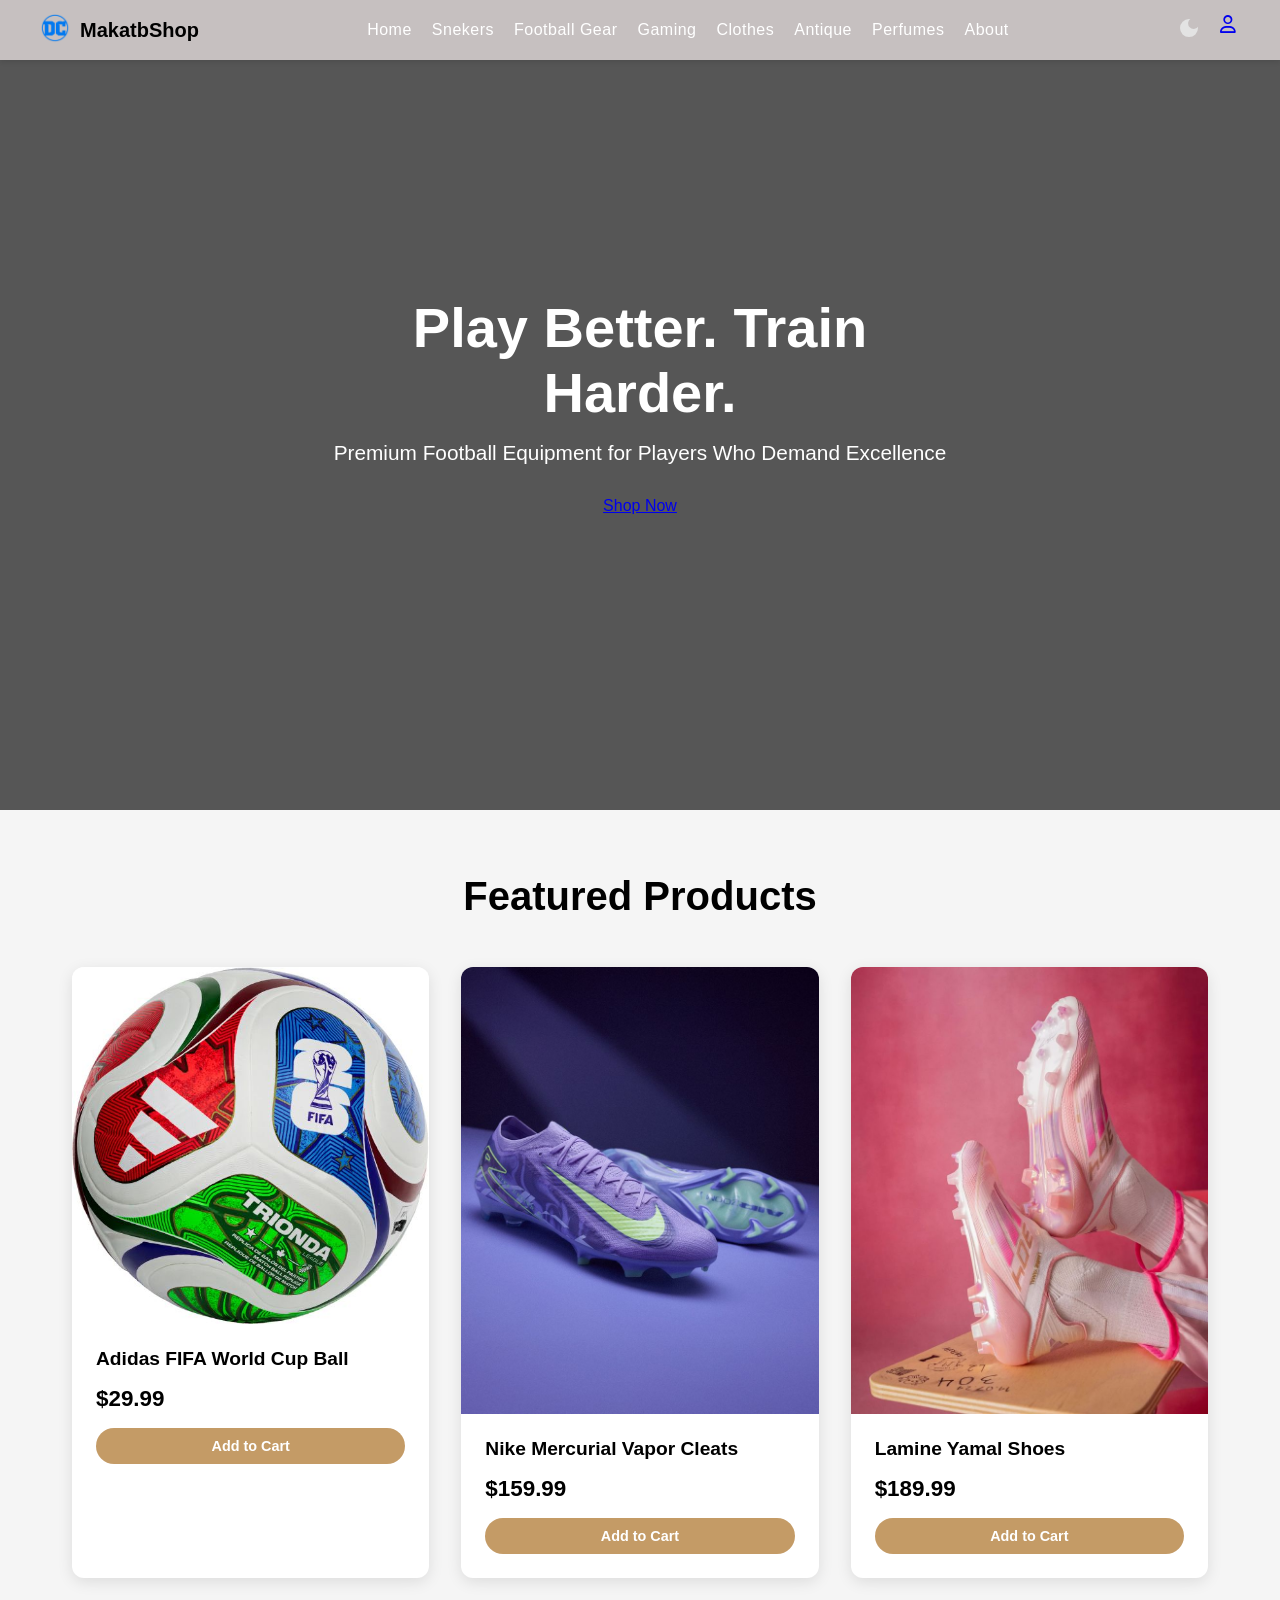
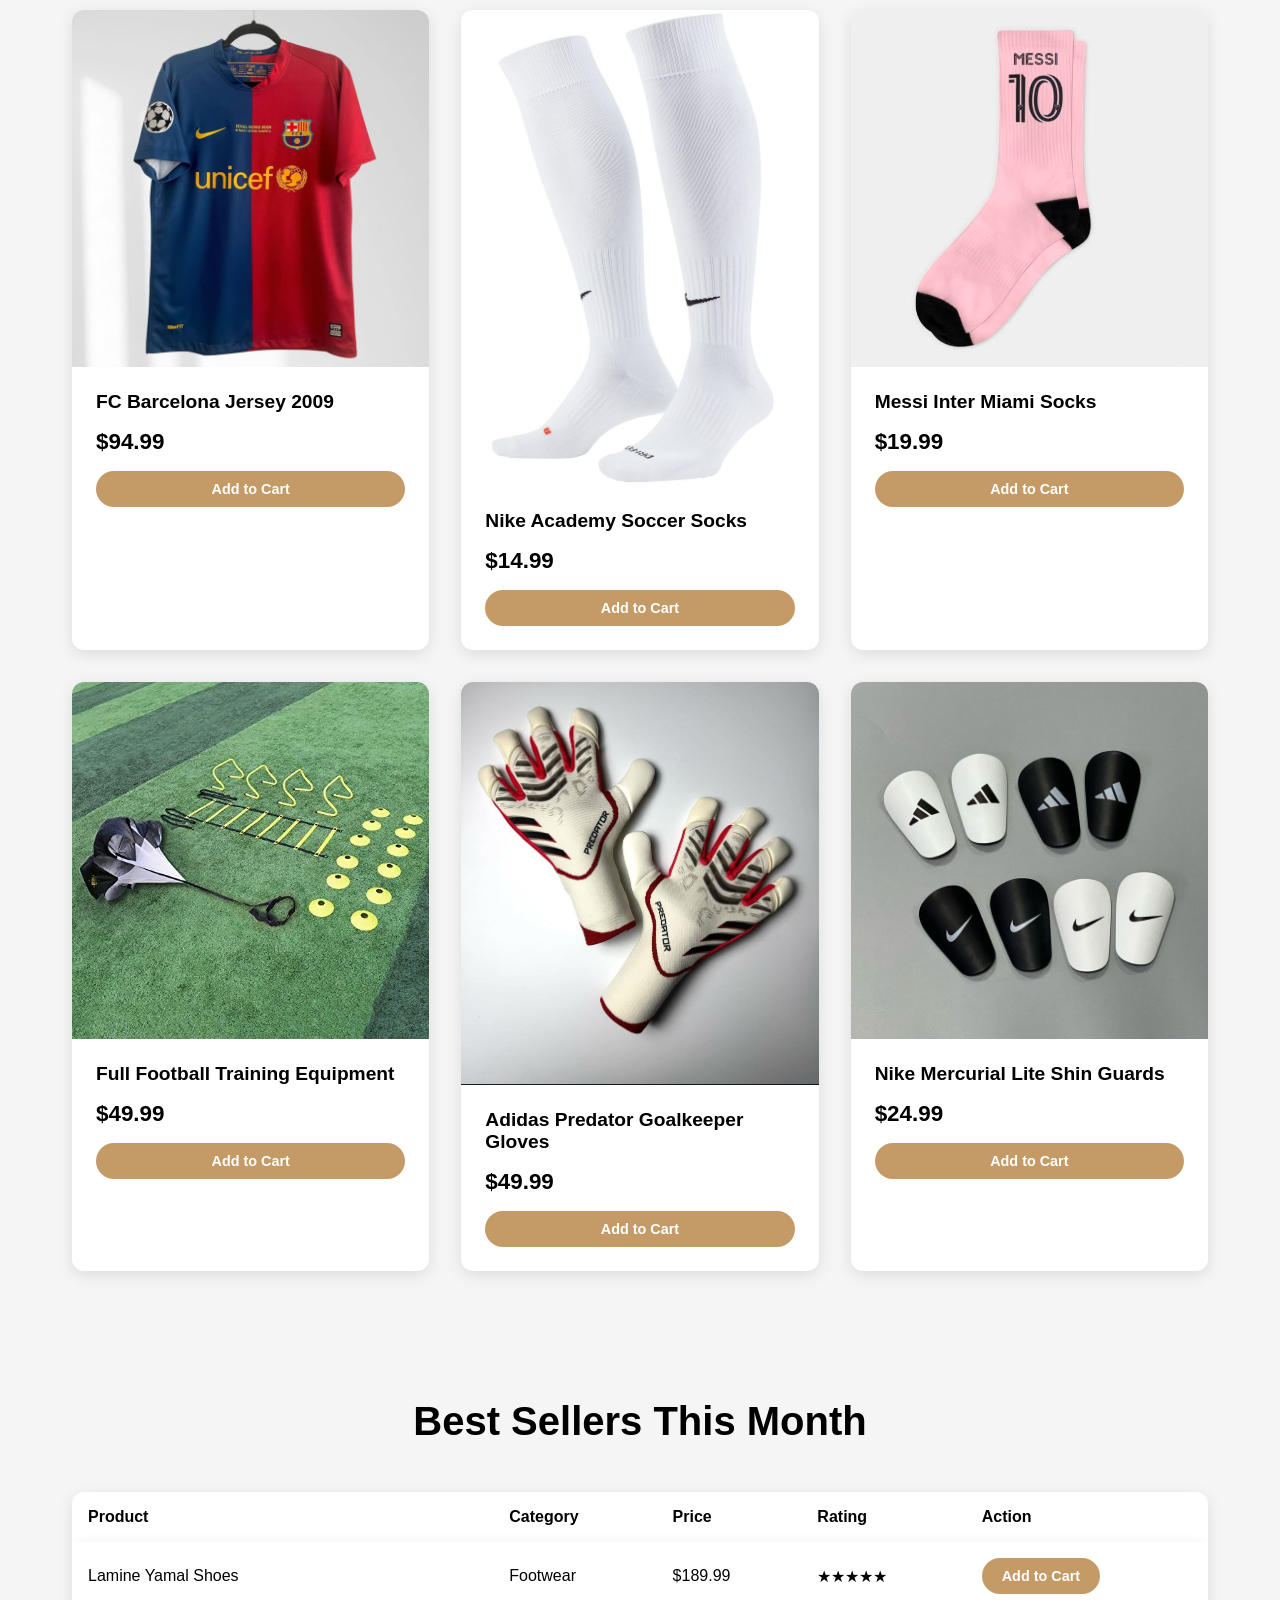
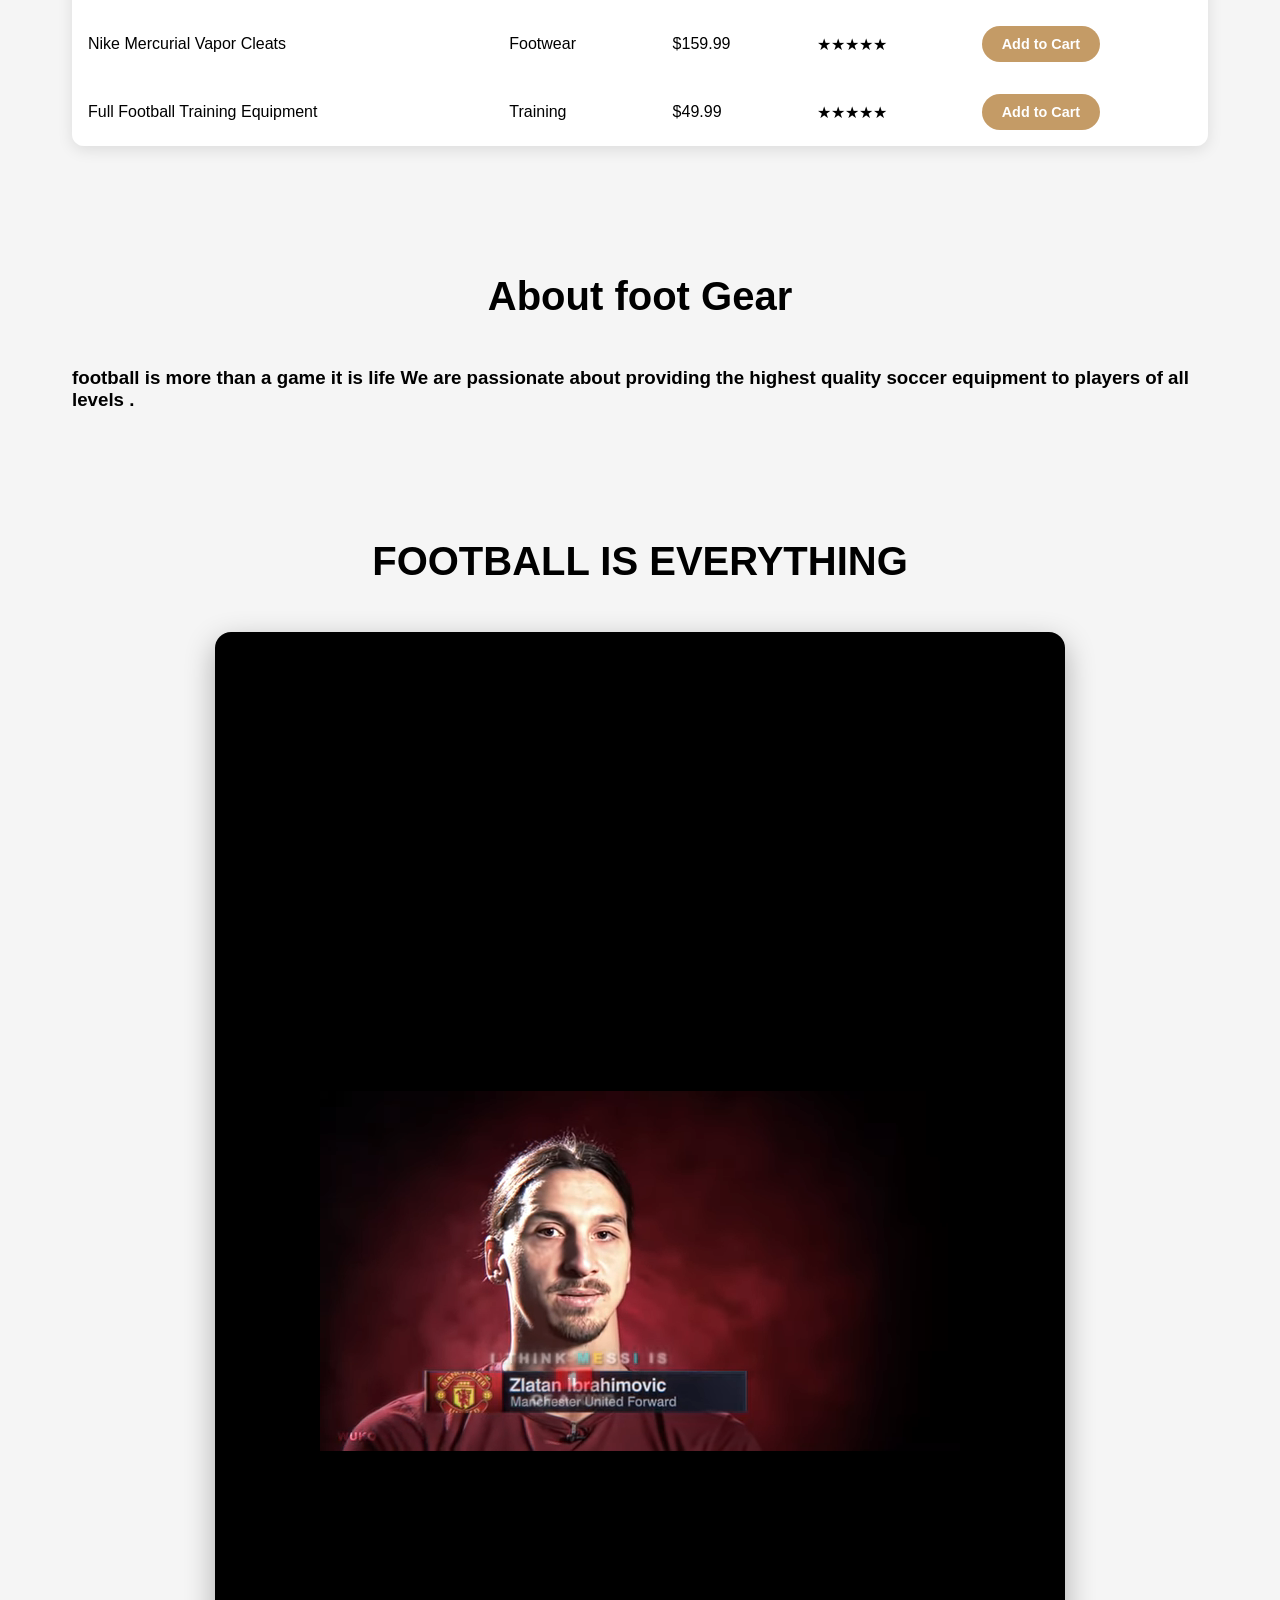
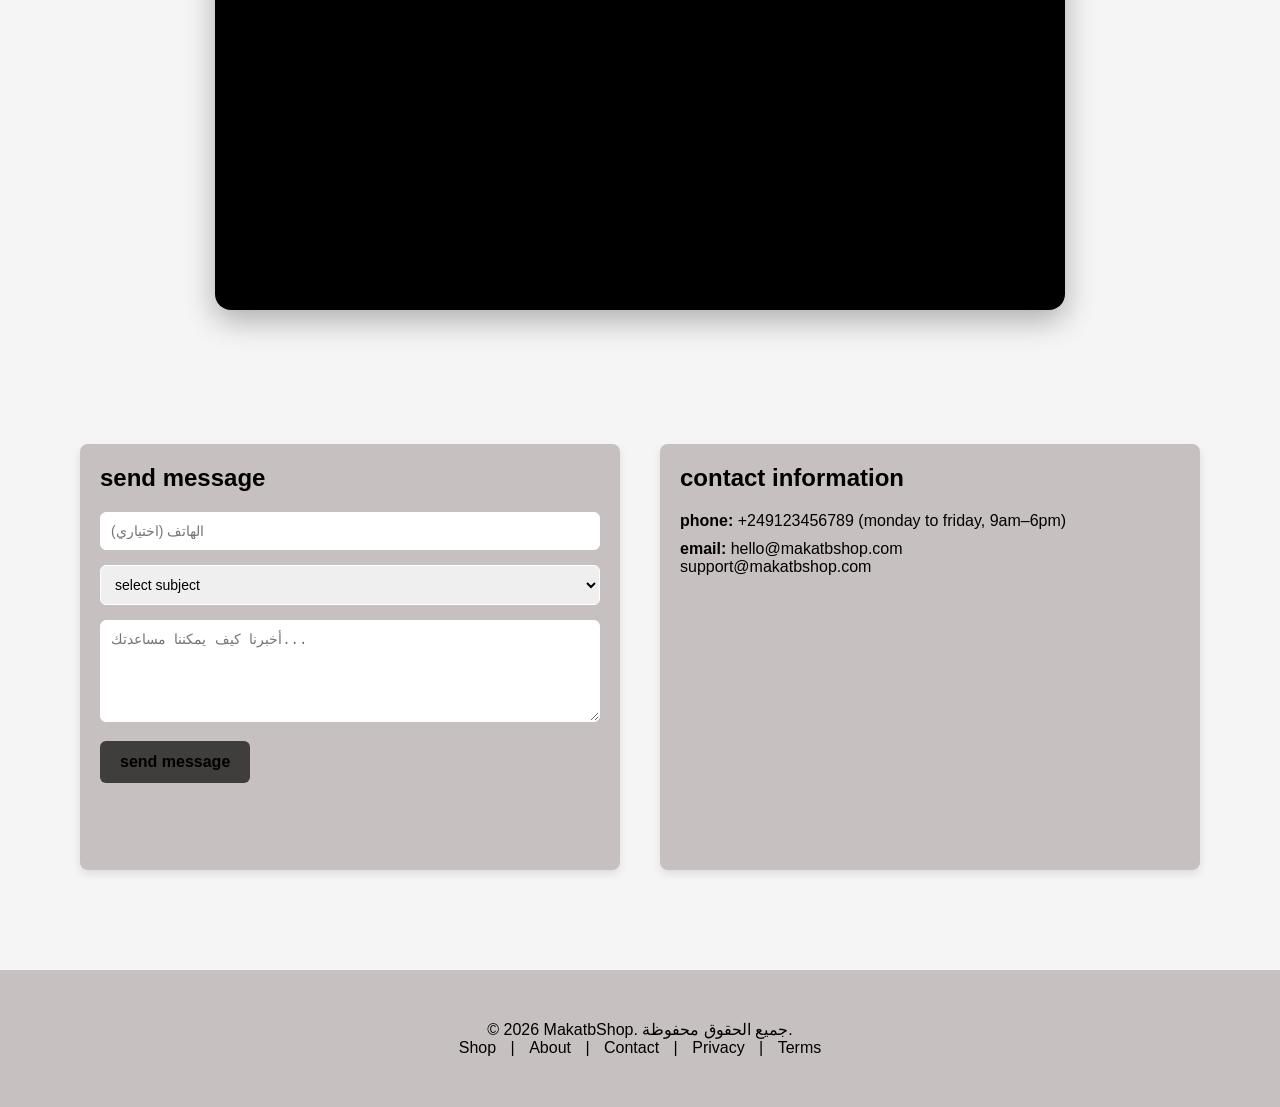
==== footbollgar.html @ acdc0870 "Initial commit" ====
<!DOCTYPE html>
<head>
  <meta charset="UTF-8">
  <title>MakatbShop</title>
 <link rel="stylesheet" href="football-gear.css">
 <link rel="stylesheet" href="https://cdnjs.cloudflare.com/ajax/libs/font-awesome/6.5.0/css/all.min.css">
<script type="text/javascript" src="darkmoode.js" defer></script>
<link rel="preconnect" href="https://fonts.googleapis.com">
<link rel="preconnect" href="https://fonts.gstatic.com" crossorigin>
<link href="https://fonts.googleapis.com/css2?family=Inter:ital,opsz,wght@0,14..32,100..900;1,14..32,100..900&family=Open+Sans:ital,wght@0,300..800;1,300..800&family=Roboto:ital,wght@0,100..900;1,100..900&display=swap" rel="stylesheet">
</head>
<body>

  <header>
  
  <div class="logo">
    <a href="index.html"><img src="imgs/DC_logo.png" alt="Logo"></a>
    MakatbShop
  </div>

    <nav>
    <ul class="nav-links">
      <li><a href="index.html">Home</a></li>
      <li><a href="sneakers.html">Snekers</a></li>
      <li><a href="footbollgar.html">Football Gear</a></li>
      <li><a href="game.html">Gaming</a></li>
      <li><a href="clo.html">Clothes</a></li>
      <li><a href="antique.html">Antique</a></li>
      <li><a href="PERFUMES.html">Perfumes</a></li>
      <li><a href="#about">About</a></li>
    </ul>
  </nav>

  
  <div class="icons">
    <div id="theme-switch">
        <svg xmlns="http://www.w3.org/2000/svg" height="24px" viewBox="0 -960 960 960" width="24px" fill="#e3e3e3">
            <path d="M480-120q-150 0-255-105T120-480q0-150 105-255t255-105q14 0 27.5 1t26.5 3q-41 29-65.5 75.5T444-660q0 90 63 153t153 63q55 0 101-24.5t75-65.5q2 13 3 26.5t1 27.5q0 150-105 255T480-120Z"/></svg>
        <svg xmlns="http://www.w3.org/2000/svg" height="24px" viewBox="0 -960 960 960" width="24px" fill="#e3e3e3">
            <path d="M338.5-338.5Q280-397 280-480t58.5-141.5Q397-680 480-680t141.5 58.5Q680-563 680-480t-58.5 141.5Q563-280 480-280t-141.5-58.5ZM200-440H40v-80h160v80Zm720 0H760v-80h160v80ZM440-760v-160h80v160h-80Zm0 720v-160h80v160h-80ZM256-650l-101-97 57-59 96 100-52 56Zm492 496-97-101 53-55 101 97-57 59Zm-98-550 97-101 59 57-100 96-56-52ZM154-212l101-97 55 53-97 101-59-57Z"/></svg>
     </div class="icons">
    <a href="login.html"><i class="fa-regular fa-user"></i></a>
  </div>
</header>

<main>

    
    <section id="home" class="hero">
        <div class="hero-content">
            <h2>Play Better. Train Harder.</h2>
            <p>Premium Football Equipment for Players Who Demand Excellence</p>
            <a href="#products" class="btn">Shop Now</a>
        </div>
    </section>

    
    <section id="products" class="products-section">
        <div class="container">
            <h2>Featured Products</h2>
            <div class="products-grid">

                <article class="product-card">
                    <img src="imgs/bool.jpg" alt="Adidas FIFA World Cup Ball">
                    <div class="product-info">
                        <h3>Adidas FIFA World Cup Ball</h3>
                        <p class="price">$29.99</p>
                        <button type="button" class="buy-button">Add to Cart</button>
                    </div>
                </article>

                <article class="product-card">
                    <img src="imgs/prsoo.jpg" alt="Nike Mercurial Vapor Cleats">
                    <div class="product-info">
                        <h3>Nike Mercurial Vapor Cleats</h3>
                        <p class="price">$159.99</p>
                        <button type="button" class="buy-button">Add to Cart</button>
                    </div>
                </article>

                
                <article class="product-card">
                    <img src="imgs/binkso.jpg" alt="Lamine Yamal Signature Shoes">
                    <div class="product-info">
                        <h3>Lamine Yamal Shoes</h3>
                        <p class="price">$189.99</p>
                        <button type="button" class="buy-button">Add to Cart</button>
                    </div>
                </article>

                <article class="product-card">
                    <img src="imgs/bts.jpg" alt="FC Barcelona Jersey 2009">
                    <div class="product-info">
                        <h3>FC Barcelona Jersey 2009</h3>
                        <p class="price">$94.99</p>
                        <button type="button" class="buy-button">Add to Cart</button>
                    </div>
                </article>

                <article class="product-card">
                    <img src="imgs/whsr.jpg" alt="Nike Academy Over-The-Calf Soccer Socks">
                    <div class="product-info">
                        <h3>Nike Academy Soccer Socks</h3>
                        <p class="price">$14.99</p>
                        <button type="button" class="buy-button">Add to Cart</button>
                    </div>
                </article>

                <article class="product-card">
                    <img src="imgs/mess.jpg" alt="Messi Socks">
                    <div class="product-info">
                        <h3>Messi Inter Miami Socks</h3>
                        <p class="price">$19.99</p>
                        <button type="button" class="buy-button">Add to Cart</button>
                    </div>
                </article>

                <article class="product-card">
                    <img src="imgs/gar.jpg" alt="Full Football Training Equipment">
                    <div class="product-info">
                        <h3>Full Football Training Equipment</h3>
                        <p class="price">$49.99</p>
                        <button type="button" class="buy-button">Add to Cart</button>
                    </div>
                </article>

                <article class="product-card">
                    <img src="imgs/galfs.jpg" alt="Adidas Predator Goalkeeper Gloves">
                    <div class="product-info">
                        <h3>Adidas Predator Goalkeeper Gloves</h3>
                        <p class="price">$49.99</p>
                        <button type="button" class="buy-button">Add to Cart</button>
                    </div>
                </article>

                <article class="product-card">
                    <img src="imgs/hamai.jpg" alt="Nike Mercurial Lite Shin Guards">
                    <div class="product-info">
                        <h3>Nike Mercurial Lite Shin Guards</h3>
                        <p class="price">$24.99</p>
                        <button type="button" class="buy-button">Add to Cart</button>
                    </div>
                </article>

            </div>
        </div>
    </section>

    <!-- كمل اكتب افضل المبيعات بكرة انا زهجت-->
    <section id="bestsellers" class="bestsellers-section">
        <div class="container">
            <h2>Best Sellers This Month</h2>
            <table class="products-table">
                <thead class="ctable">
                    <tr>
                        <th>Product</th>
                        <th>Category</th>
                        <th>Price</th>
                        <th>Rating</th>
                        <th>Action</th>
                    </tr>
                </thead>
                <tbody class="ctable">
                    <tr >
                        <td>Lamine Yamal Shoes</td>
                        <td>Footwear</td>
                        <td>$189.99</td>
                        <td>★★★★★</td>
                        <td><button type="button" class="buy-button">Add to Cart</button></td>
                    </tr>
                    <tr>
                        <td>Nike Mercurial Vapor Cleats</td>
                        <td>Footwear</td>
                        <td>$159.99</td>
                        <td>★★★★★</td>
                        <td><button type="button" class="buy-button">Add to Cart</button></td>
                    </tr>
                    <tr>
                        <td>Full Football Training Equipment</td>
                        <td>Training</td>
                        <td>$49.99</td>
                        <td>★★★★★</td>
                        <td><button type="button" class="buy-button">Add to Cart</button></td>
                    </tr>
                </tbody>
            </table>
        </div>
    </section>

    <!-- يلهوييييييييييي-->
    <section id="about" class="about-section">
        <div class="container">
            <h2>About foot Gear</h2>
           
            <p><h3>football is more than a game it is life We are passionate about providing the highest quality soccer equipment to players of all levels .</h3></p>
        </div>
    </section>

    <!-- الفيديو ابا يشتغل مفروض عشان ش -->
    <section class="video-section">
        <div class="container">
            <h2 style="text-align: center;">FOOTBALL IS EVERYTHING</h2>
            <div class="video-wrapper" style="max-width: 850px; margin: 30px auto; border-radius: 16px; overflow: hidden; box-shadow: 0 10px 30px rgba(0,0,0,0.3); position: relative; padding-bottom: 56.25%; height: 0;">
                <iframe

                    style="position: absolute; top: 0; left: 0; width: 100%; height: 100%; border: 0;"
                     video src="imgs/messi.mp4"
                    title="Football Motivation" 
                    
                    frameborder="0" 
                    allowfullscreen>
                </iframe>
            </div>
        </div>
    </section>

    
  

</main>

<div class="contact-container" id="about">
  <!-- نموذج التواصل -->
  <div class="contact-form">
    <h2>send message</h2>
    <input type="tel" placeholder="الهاتف (اختياري)" maxlength="15" oninput="this.value = this.value.replace(/[^0-9+]/g, '')">
    <select>
      <option>select subject</option>
      <option>ask for support</option>
      <option>general inquiry</option>
    </select>
    <textarea rows="5" maxlength="500" placeholder="أخبرنا كيف يمكننا مساعدتك..."></textarea>
    <button type="submit" class="buy-button">send message</button>
  </div>

  <!-- معلومات الاتصال -->
  <div class="contact-info">
    <h2>contact information</h2>
    <p><strong>phone:</strong> +249123456789 (monday to friday, 9am–6pm)</p>
    <p><strong>email:</strong> hello@makatbshop.com<br>support@makatbshop.com</p>
    <div class="map">
      <iframe src="https://www.google.com/maps/embed?pb=!1m18!1m12!1m3!1d3459.942278832306!2d31.313561144519642!3d29.865938441352842!2m3!1f0!2f0!3f0!3m2!1i1024!2i768!4f13.1!3m3!1m2!1s0x1458368becfaa68d%3A0xb8a6f7d9576f81f8!2z2YPZhNmK2Kkg2KfZhNit2KfYs9io2KfYqiDZiNin2YTYsNmD2KfYoSDYp9mE2KfYtdi32YbYp9i52YrYjCDYrNin2YXYudipINit2YTZiNin2YY!5e0!3m2!1sen!2seg!4v1777311661950!5m2!1sen!2seg"
              width="100%" height="250" style="border:0;" allowfullscreen="" loading="lazy"></iframe>
    </div>
  </div>
</div>

<footer>
  <p>© 2026 MakatbShop. جميع الحقوق محفوظة.</p>
  <a href="#">Shop</a> | <a href="#">About</a> | <a href="#">Contact</a> | <a href="#">Privacy</a> | <a href="#">Terms</a>
</footer>
   
</body>
</html>
---- football-gear.css ----
*{
 margin: 0;
 padding: 0;
 box-sizing: border-box;
}


      :root {
    --primary-color: #c6c0c0;
    --secondary-color: #403d3d;
    --background-color: #f5f5f5;
    --text-color: #000000;
    --card-bg: #fff;
    --card-shadow: rgba(0,0,0,0.1);
    --btn-color: #c49b66;
    --btn-hover: #a97c4a;

    }

    .dark-mode {
      --primary-color: #403d3d;
      --secondary-color: #c6c0c0;
      --background-color: #121212;
      --text-color: #ffffff;
      --card-bg: #1f1f1f;
      --card-shadow: rgba(255,255,255,0.1);
        --btn-color: #7A4B2A;
        --btn-hover: #5C3A1F;

    }


body{
    background: var(--background-color);
    font-family: Arial, sans-serif;
}
 header {
      display: flex;
       position: fixed;
        top: 0;
        width: 100%;
        height: 60px;
      justify-content: space-between;
      align-items: center;
      padding: 15px 40px;
      background: var(--primary-color);
      box-shadow: 0 2px 5px rgba(0,0,0,0.1);
         z-index: 1000;
       
    }

   
    .logo {
      display: flex;
      align-items: center;
      font-weight: bold;
      font-size: 20px;
      color: var(--text-color);
    }

    .logo img {
      width: 30px;
      height: 30px;
      margin-right: 10px;
    }
    

    .nav-links {
    list-style: none;
    display: flex;
    gap: 20px;
}
.nav-links li a {
     font-size: 18px; 
    font-weight: 500;
    letter-spacing: 0.5px;
    text-decoration: none;
    color: white;
    font-size: 16px;
    transition: 0.3s;
    position: relative;
}
.nav-links li a::after {
    content: "";
    position: absolute;
    width: 0%;
    height: 2px;
    background: #00c3ff;
    left: 0;
    bottom: -5px;
    transition: 0.3s;
}
.nav-links li a:hover::after {
    width: 100%;
}
.nav-links li a:hover {
    color: #00c3ff;
}

    nav a {
      text-decoration: none;
      color: var(--text-color);
      font-weight: 500;
      transition: color 0.3s;
    }

    nav a:hover {
      color: var(--secondary-color);
    }

    
    .icons {
      display: flex;
      gap: 15px;
      font-size: 18px;
      color: var(--text-color);
      cursor: pointer;
      overflow: visible;
    }

    .icons i {
      display: flex;
      align-items: center;
      justify-content: center;
      min-width: 24px;
    }

    .icons i:hover {
      color: var(--secondary-color);
    }

    #theme-switch svg:last-child {
      display: none;
     
    }
    .dark-mode #theme-switch svg:first-child {
      display: none;

    }
    .dark-mode #theme-switch svg:last-child {
      display: block;
    }


#theme-toggle, #cart-btn {
    background: none;
    border: none;
    font-size: 1.4rem;
    cursor: pointer;
    color: var(--text-color);
    padding: 8px;
    border-radius: 50%;
    transition: all 0.3s;
}

#theme-toggle:hover, #cart-btn:hover {
    background-color: rgba(0, 0, 0, 0.1);
}


.hero {
    background: linear-gradient(rgba(0,0,0,0.65), rgba(0,0,0,0.65)), 
                url('https://images.unsplash.com/photo-1574629810360-7efbbe195018?ixlib=rb-1.2.1&auto=format&fit=crop&w=1350&q=80') center/cover no-repeat;
    height: 90vh;
    display: flex;
    align-items: center;
    justify-content: center;
    text-align: center;
    color: white;
}

.hero-content {
    max-width: 700px;
    padding: 2rem;
}

.hero h2 {
    font-size: 3.5rem;
    margin-bottom: 1rem;
}

.hero p {
    font-size: 1.3rem;
    margin-bottom: 2rem;
}

.btn-primary {
    background-color: var(--accent-color);
    color: white;
    padding: 12px 28px;
    border: none;
    border-radius: 50px;
    font-size: 1rem;
    font-weight: 600;
    cursor: pointer;
    text-decoration: none;
    display: inline-block;
    transition: all 0.3s ease;
}

.btn-primary:hover {
    transform: translateY(-3px);
    box-shadow: 0 10px 20px rgba(0, 102, 255, 0.3);
}



.container {
    max-width: 1200px;
    margin: 0 auto;
    padding: 0 2rem;
}

.products-section, .bestsellers-section, .about-section, .video-section, .contact-section {
    padding: 4rem 0;
}

.products-section h2, .bestsellers-section h2, .about-section h2, .video-section h2, .contact-section h2 {
    text-align: center;
    
     color: var(--text-color);
    margin-bottom: 3rem;
    font-size: 2.5rem;
}


.products-grid {
    display: grid;
    grid-template-columns: repeat(auto-fit, minmax(280px, 1fr));
    gap: 2rem;
}

.product-card {
    background-color: var(--card-bg);
    border-radius: 12px;
    overflow: hidden;
    box-shadow: 0 4px 15px rgba(0, 0, 0, 0.1);
    transition: transform 0.3s, box-shadow 0.3s;
    display: flex;
    flex-direction: column;
}

.product-card:hover {
    transform: translateY(-8px);
    box-shadow: 0 15px 30px rgba(0, 0, 0, 0.15);
}
.card img {
  width: 100%;         
  height: 220px;      
  object-fit: contain; 
  border-radius: 10px;
  margin-bottom: 15px;
  transition: 0.3s;
}

.product-info {
    padding: 1.5rem;
    display: flex;
    flex-direction: column;
    flex-grow: 1;
}

.product-info h3 {
    margin-bottom: 0.5rem;
    font-size: 1.2rem;
    color: var(--text-color);
}

.price {
    font-size: 1.4rem;
    font-weight: bold;
    color: var(--text-color);
    margin: 0.5rem 0 1rem 0;
}
.buy-button {
    background-color: var(--btn-color);
    color: white;
    padding: 10px 20px;
    border: none;
    border-radius: 50px;
    font-size: 0.9rem;
    font-weight: 600;
    cursor: pointer;
    text-decoration: none;
    display: inline-block;
    transition: all 0.3s ease;
}

/* Table */
.products-table {
    width: 100%;
    border-collapse: collapse;
    background-color: var(--card-bg);
    border-radius: 12px;
    overflow: hidden;
    box-shadow: 0 4px 15px rgba(0,0,0,0.1);
}

.products-table th,
.products-table td {
    padding: 16px;
    color: var(--text-color);
    text-align: left;
    border-bottom: 1px solid var(--border-color);
}

.products-table th {
    background-color: var(--accent-color);
    color: var(--text-color);
    font-weight: 600;
}

.products-table tr:hover {
    background-color: rgba(0, 102, 255, 0.08);
}
.ctable
{
    background-color: var(--card-bg);
    border-radius: 12px;
    overflow: hidden;
    box-shadow: 0 4px 15px rgba(0,0,0,0.1);
}
.ctable tr, .ctable td {
     color: var(--text-color);
}

/* Video */
.video-wrapper {
    position: relative;
    padding-top: 56.25%;
      max-width: 850px;
    margin: 30px auto;
     border-radius: 16px;
  
    height: 0;
    border-radius: 12px;
    overflow: hidden;
    box-shadow: 0 10px 25px rgba(0,0,0,0.2);
}

.video-wrapper iframe {
    position: absolute;
    top: 0;
    left: 0;
    width: 100%;
    height: 100%;
    border: none;
}


.contact-container {
      display: flex;
      justify-content: space-between;
      color:var(--secondary-color);
      padding: 40px;
      max-width: 1200px;
      margin: auto;
      gap: 40px;
    }

    .contact-form, .contact-info {
      flex: 1;
      background: var(--primary-color);
      color: var(--text-color);
      padding: 20px;
      border-radius: 8px;
      box-shadow: 0 4px 8px rgba(0,0,0,0.1);
    }

    .contact-form h2, .contact-info h2 {
      margin-bottom: 20px;
    }

    .contact-form input, .contact-form select, .contact-form textarea {
      width: 100%;
      padding: 10px;
      color:#000000;
      margin-bottom: 15px;
      border: 1px solid #ffffff;
      border-radius: 6px;
      font-size: 14px;
    }

    .contact-form button {
      background:var(--secondary-color);
      color: var(--text-color);
      border: none;
      padding: 12px 20px;
      border-radius: 6px;
      cursor: pointer;
      font-size: 16px;
    }

    .contact-form button:hover {
      background: #7A4B2A;
    }

    .contact-info p {
      margin: 10px 0;
    }
    .contact-form textarea {
      color: #000000;
    }

    .map {
      margin-top: 20px;
      height: auto;
      width: 100%;
    }

    footer {
      background: var(--primary-color);
      color: var(--text-color);
      text-align: center;
      padding: 50px;
      margin-top: 60px;
    }

    footer a {
      color: var(--text-color);
      margin: 0 10px;
      text-decoration: none;
    }

/* Responsive */
@media (max-width: 768px) {
    .nav-links {
        gap: 1rem;
        font-size: 0.95rem;
    }
    .hero h2 {
        font-size: 2.8rem;
    }
}
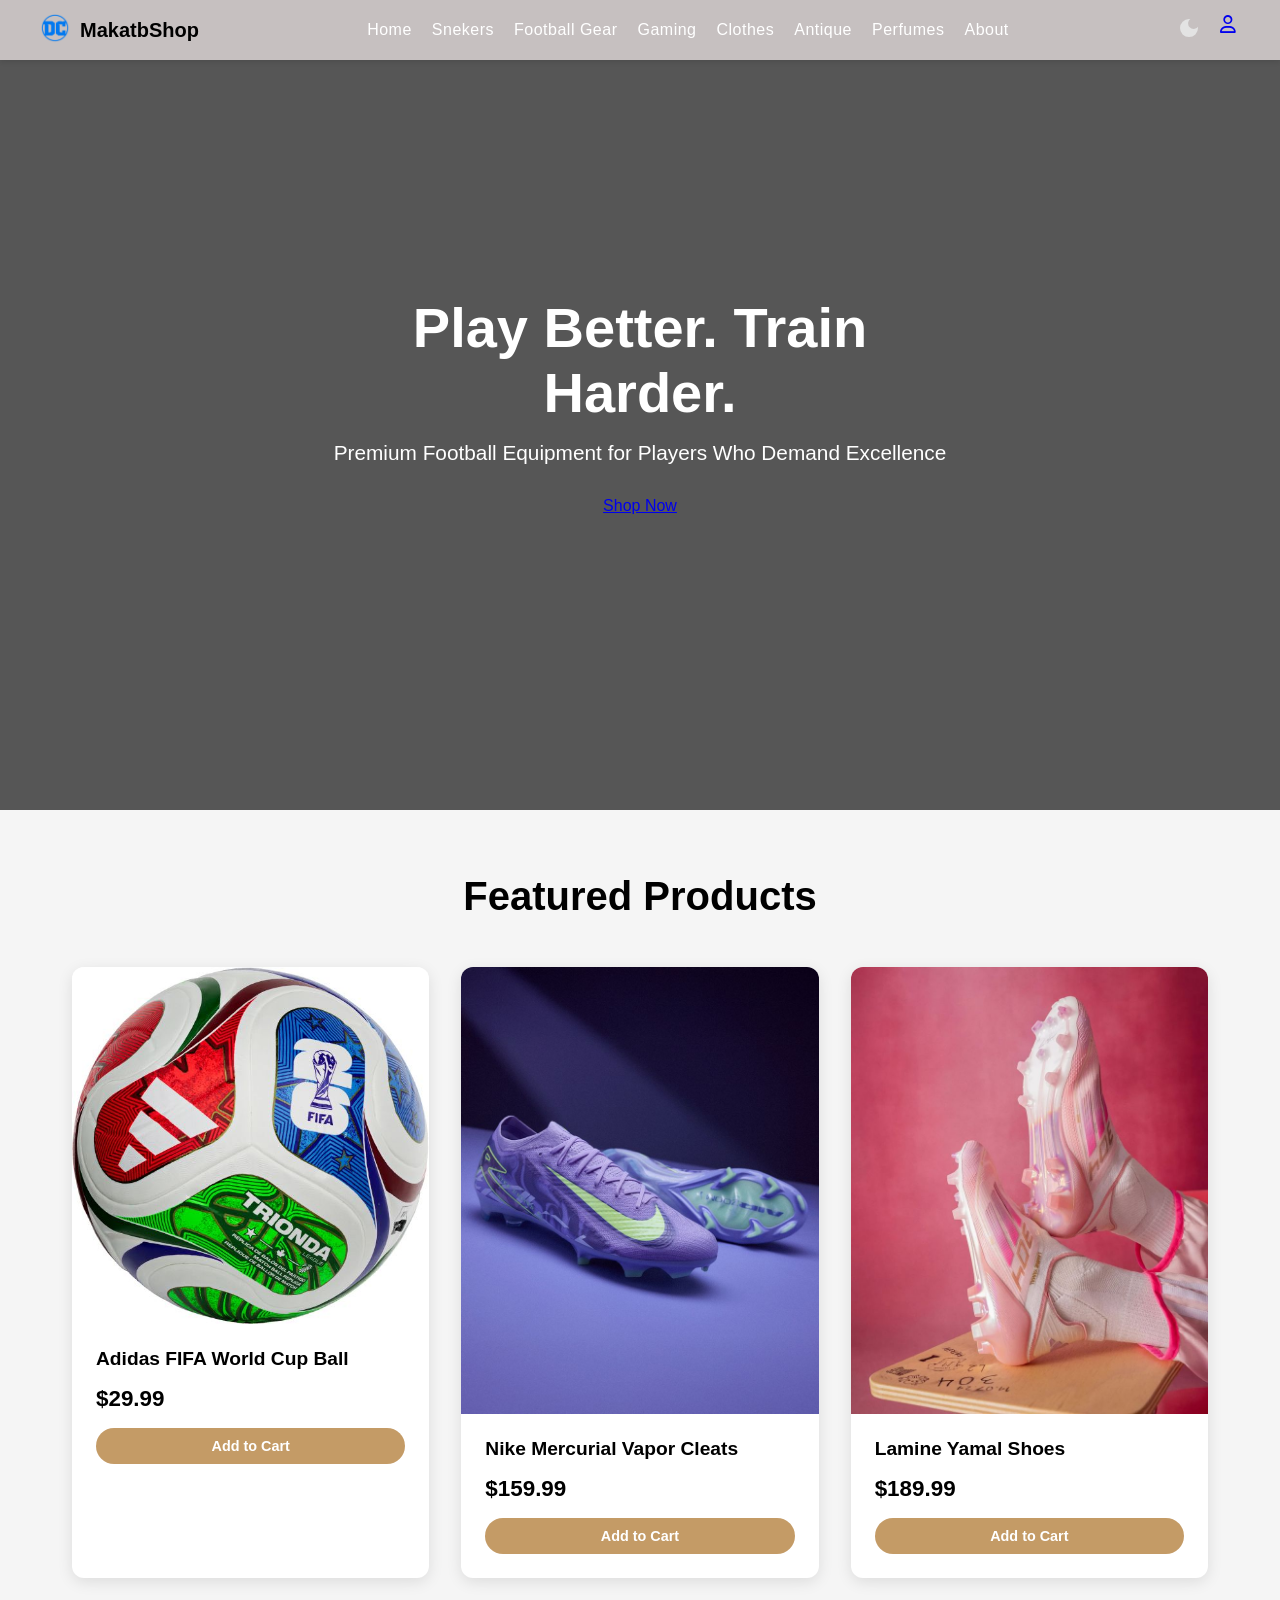
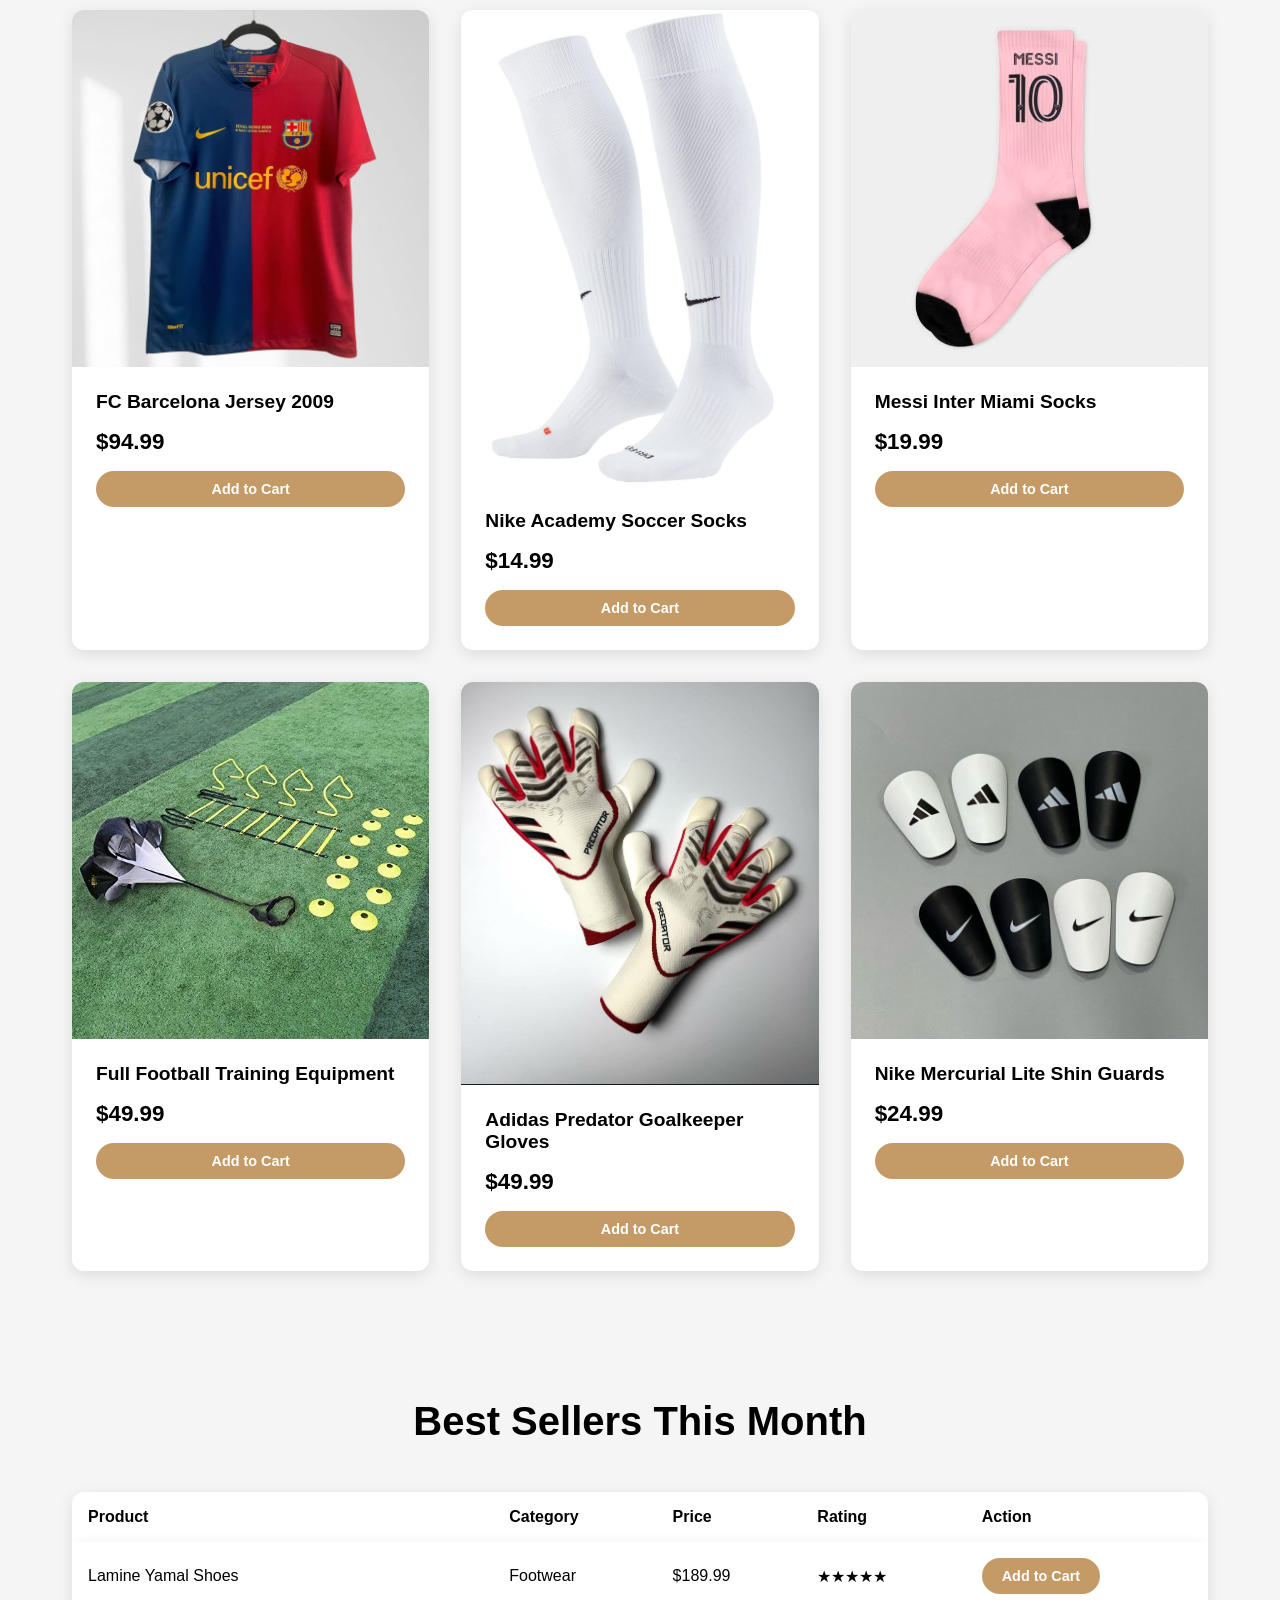
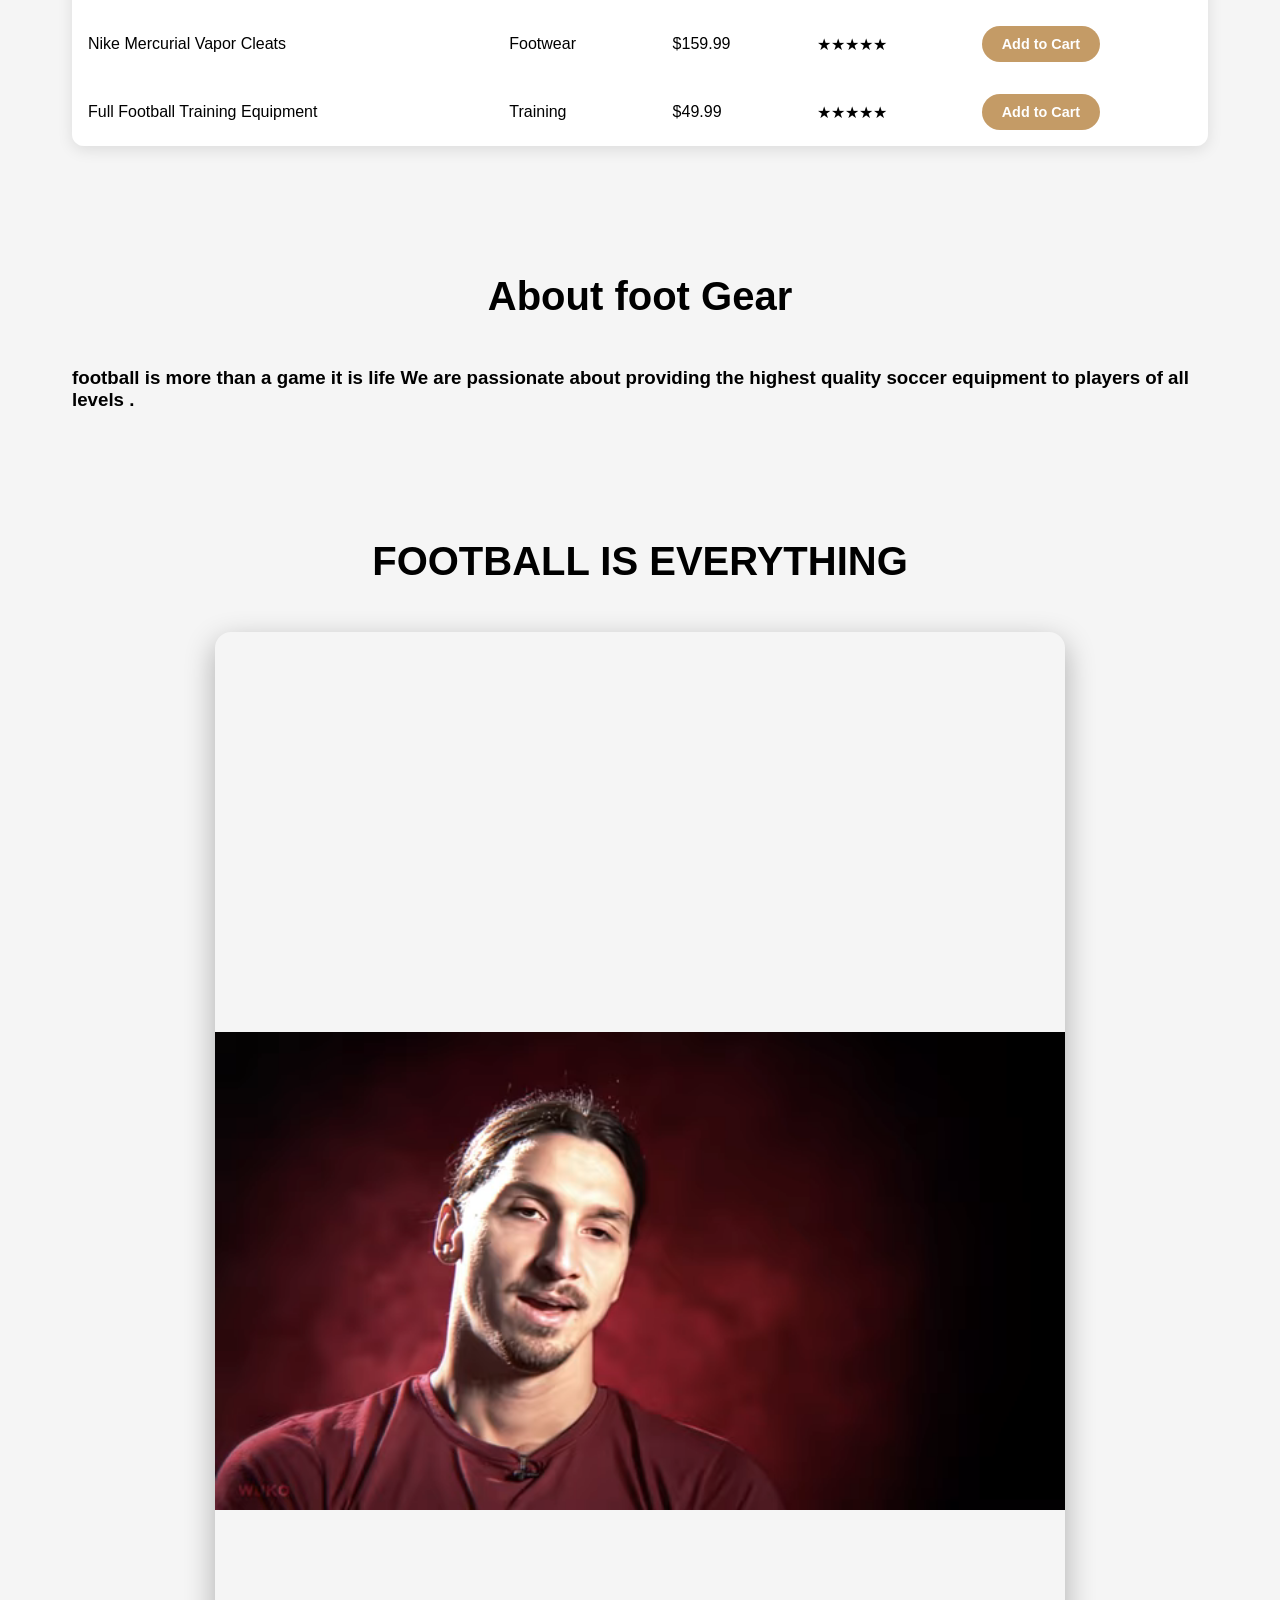
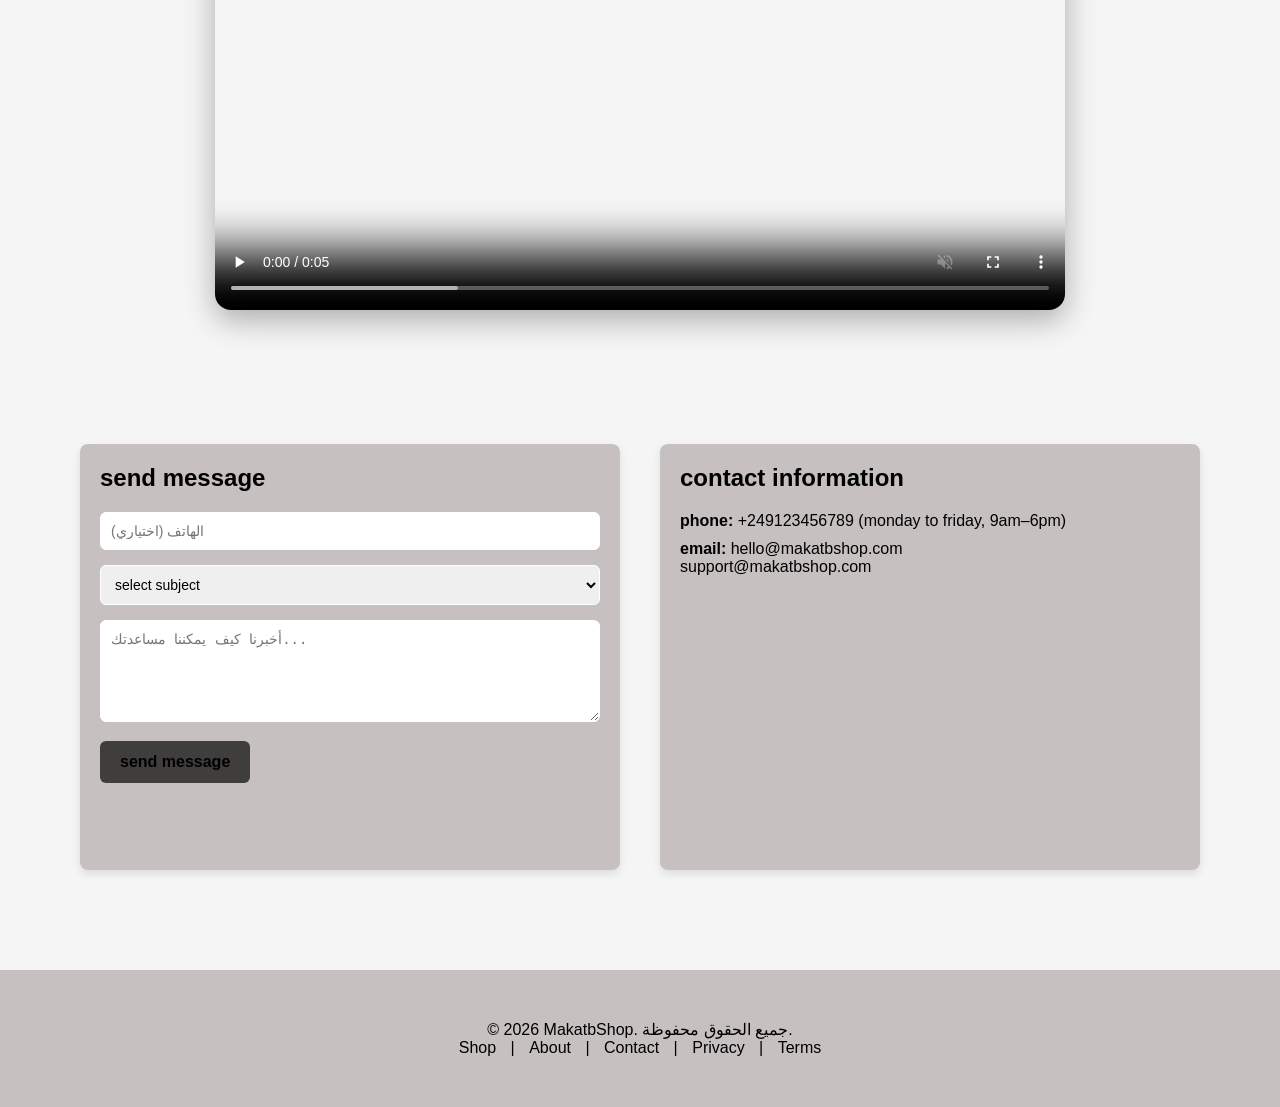
==== commit 2f635a1e: "fix pages footgar" ====
--- a/footbollgar.html
+++ b/footbollgar.html
@@ -202,7 +202,7 @@
         <div class="container">
             <h2 style="text-align: center;">FOOTBALL IS EVERYTHING</h2>
             <div class="video-wrapper" style="max-width: 850px; margin: 30px auto; border-radius: 16px; overflow: hidden; box-shadow: 0 10px 30px rgba(0,0,0,0.3); position: relative; padding-bottom: 56.25%; height: 0;">
-                <iframe
+                <video controls muted
 
                     style="position: absolute; top: 0; left: 0; width: 100%; height: 100%; border: 0;"
                      video src="imgs/messi.mp4"
@@ -210,7 +210,7 @@
                     
                     frameborder="0" 
                     allowfullscreen>
-                </iframe>
+                </video>
             </div>
         </div>
     </section>
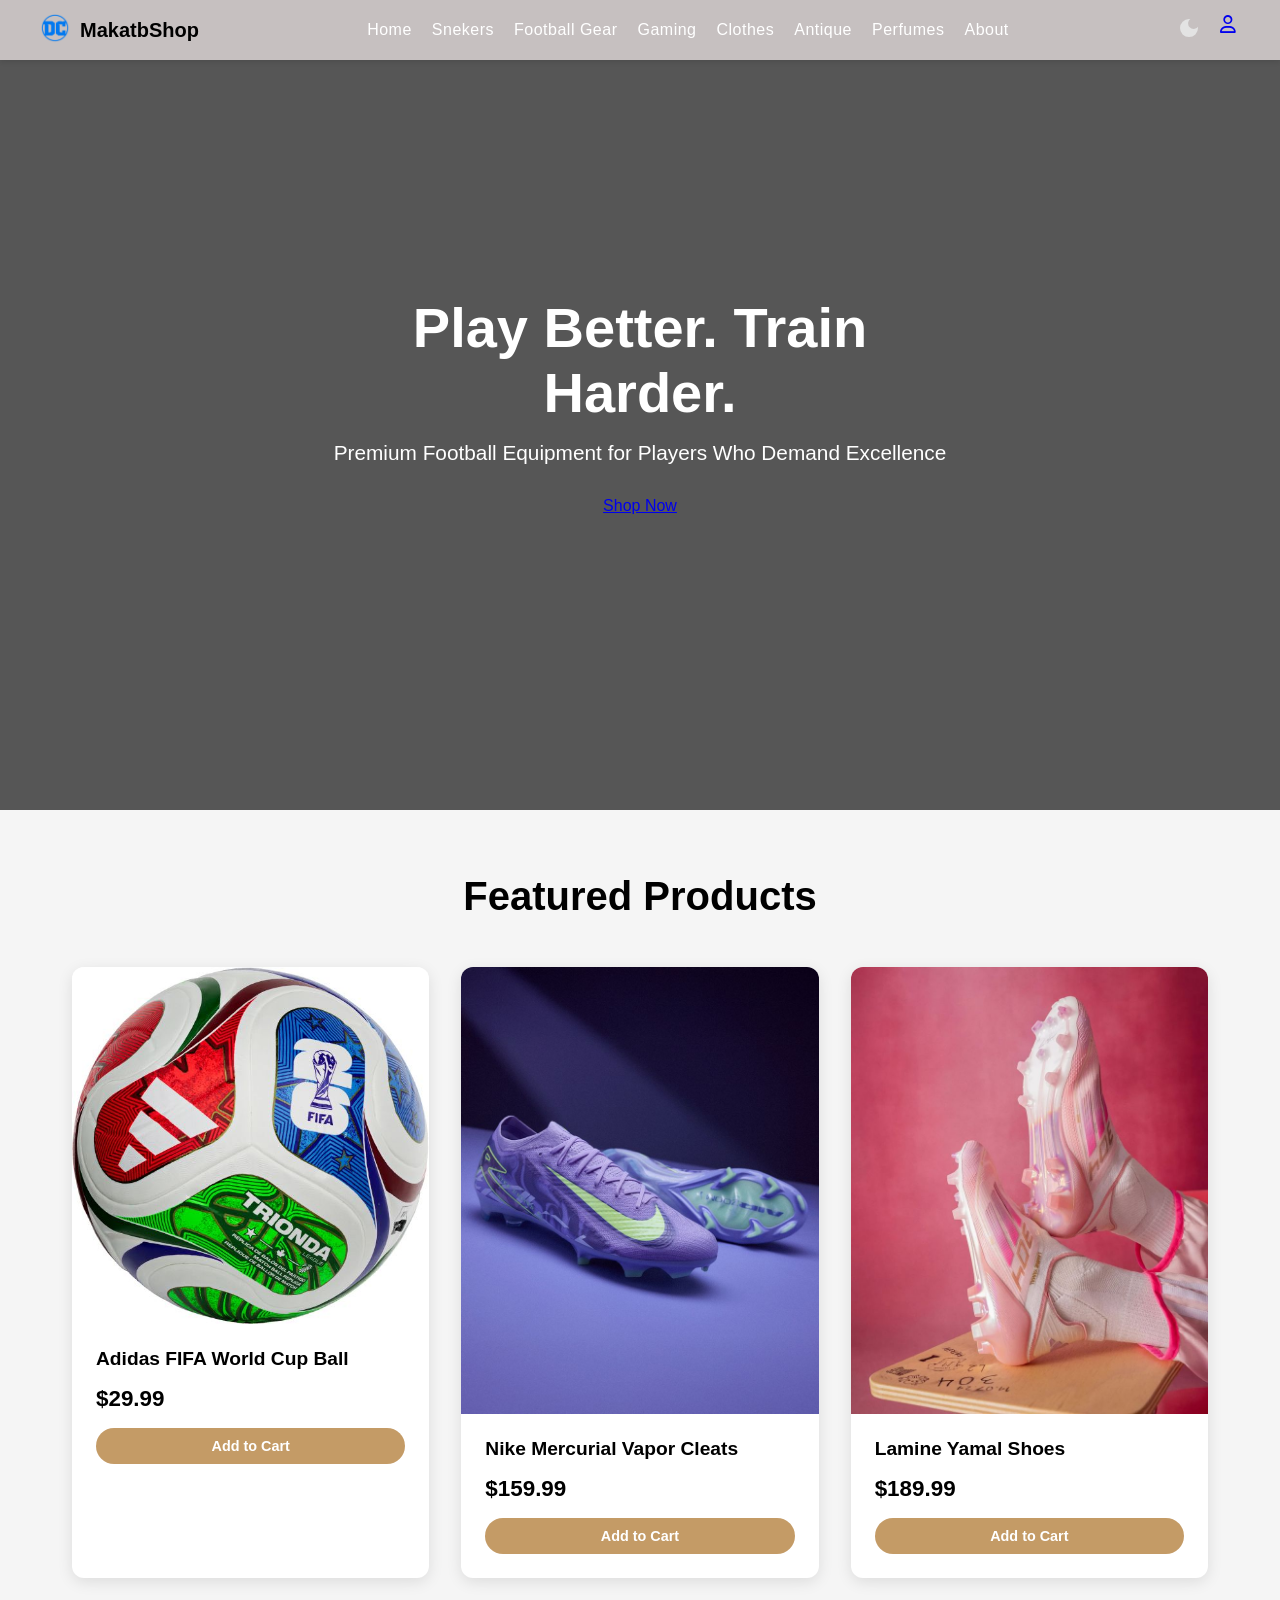
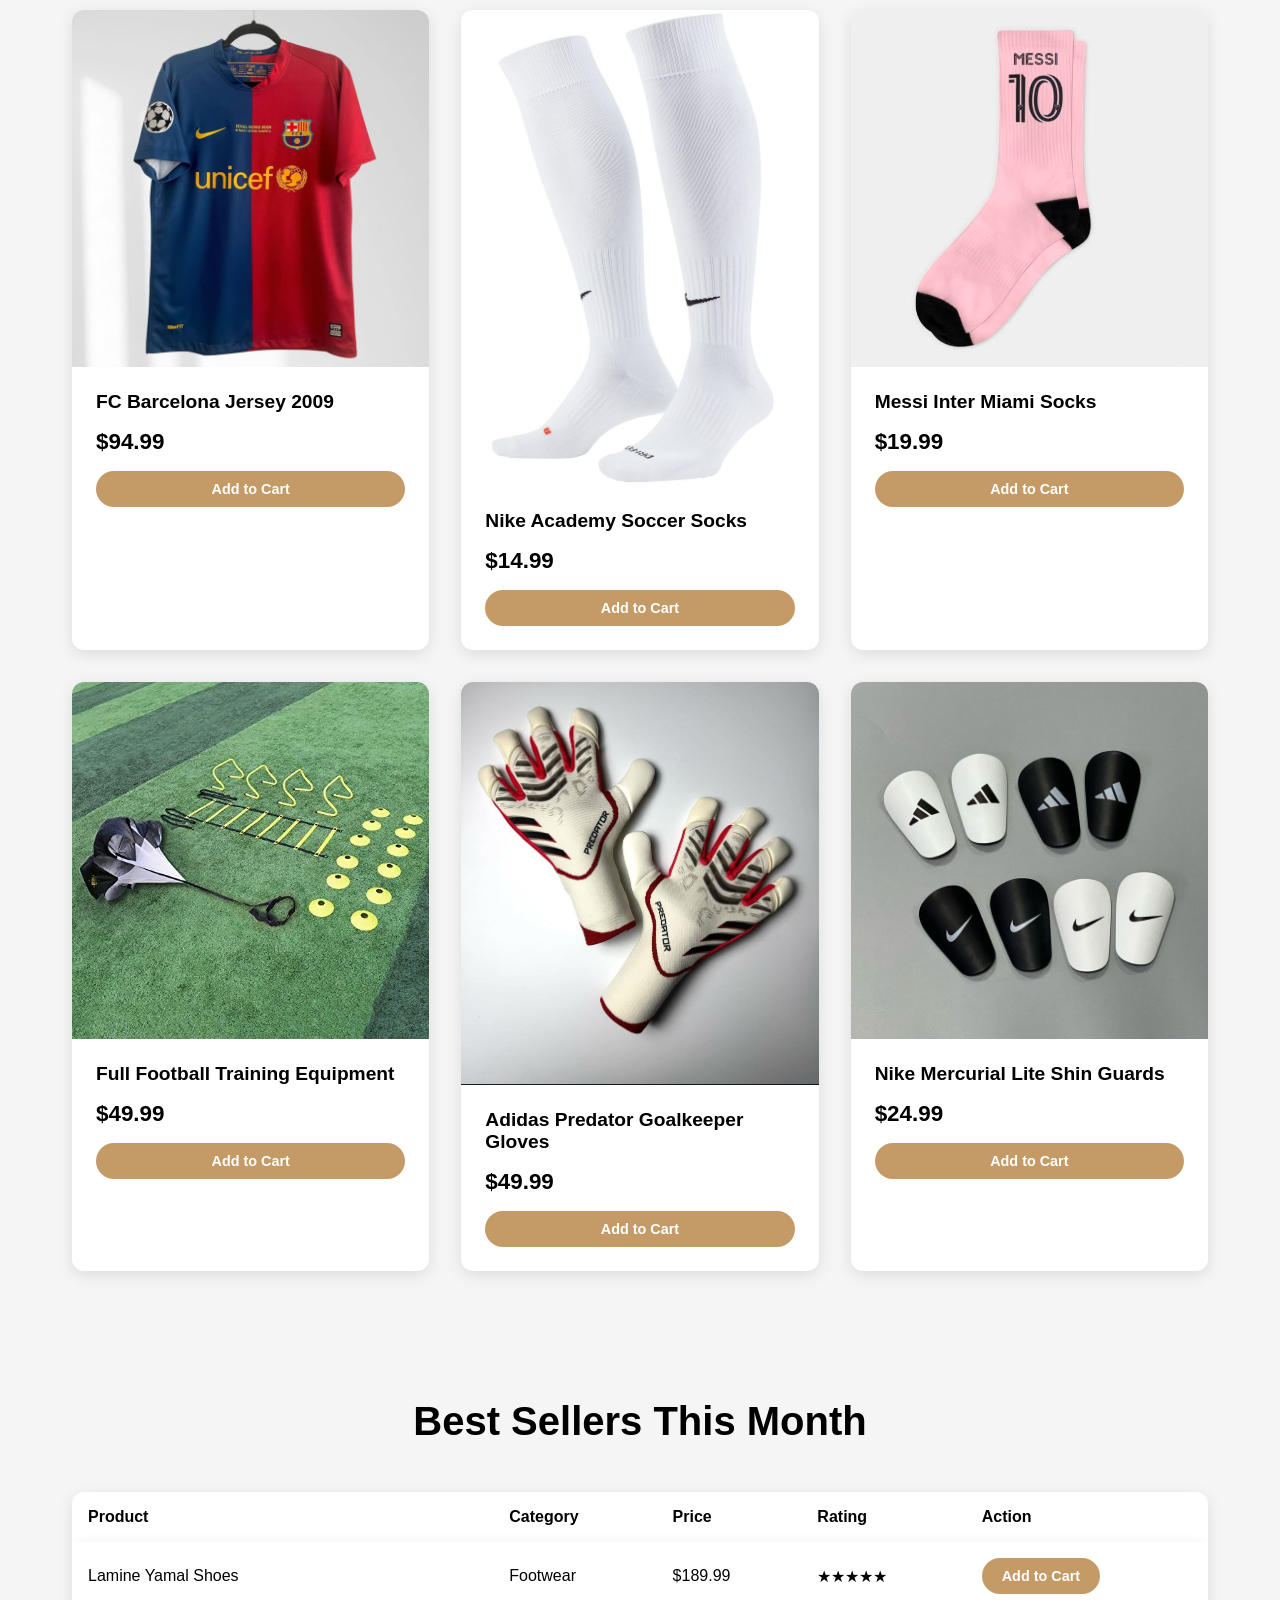
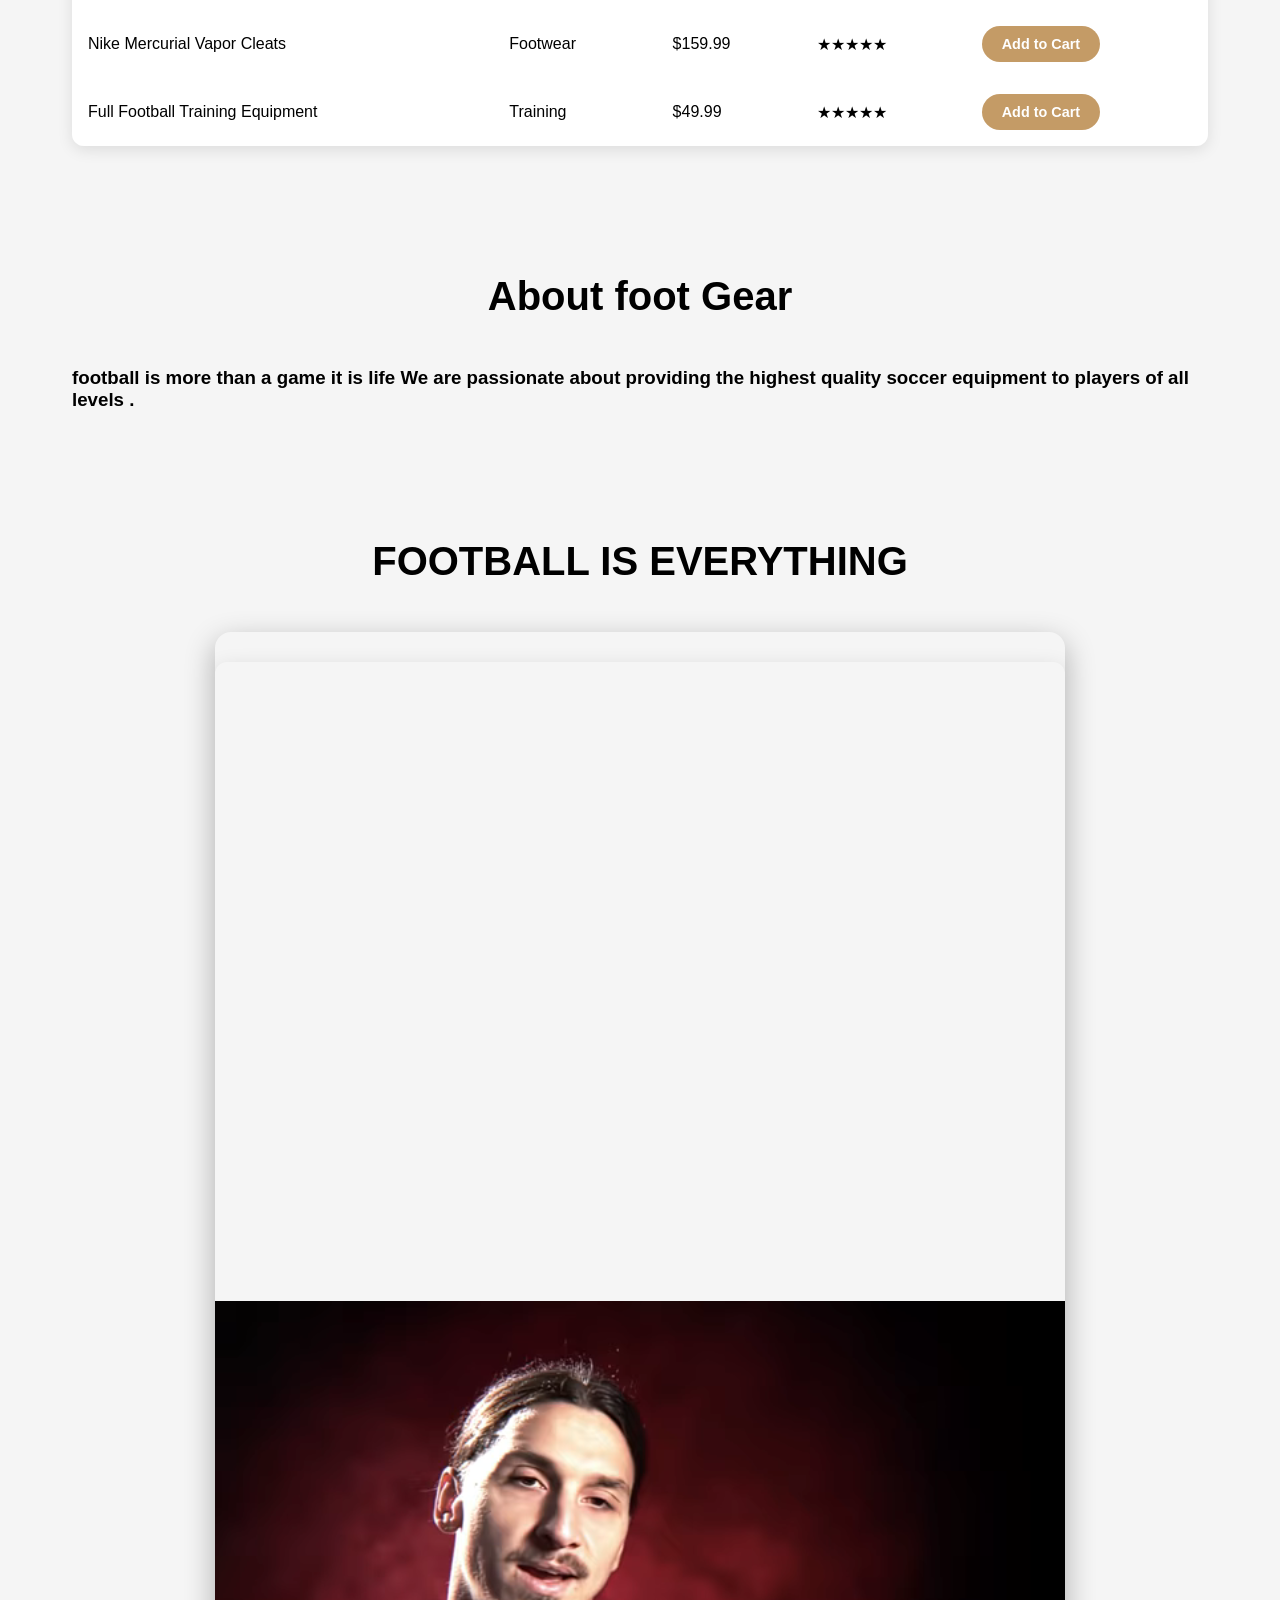
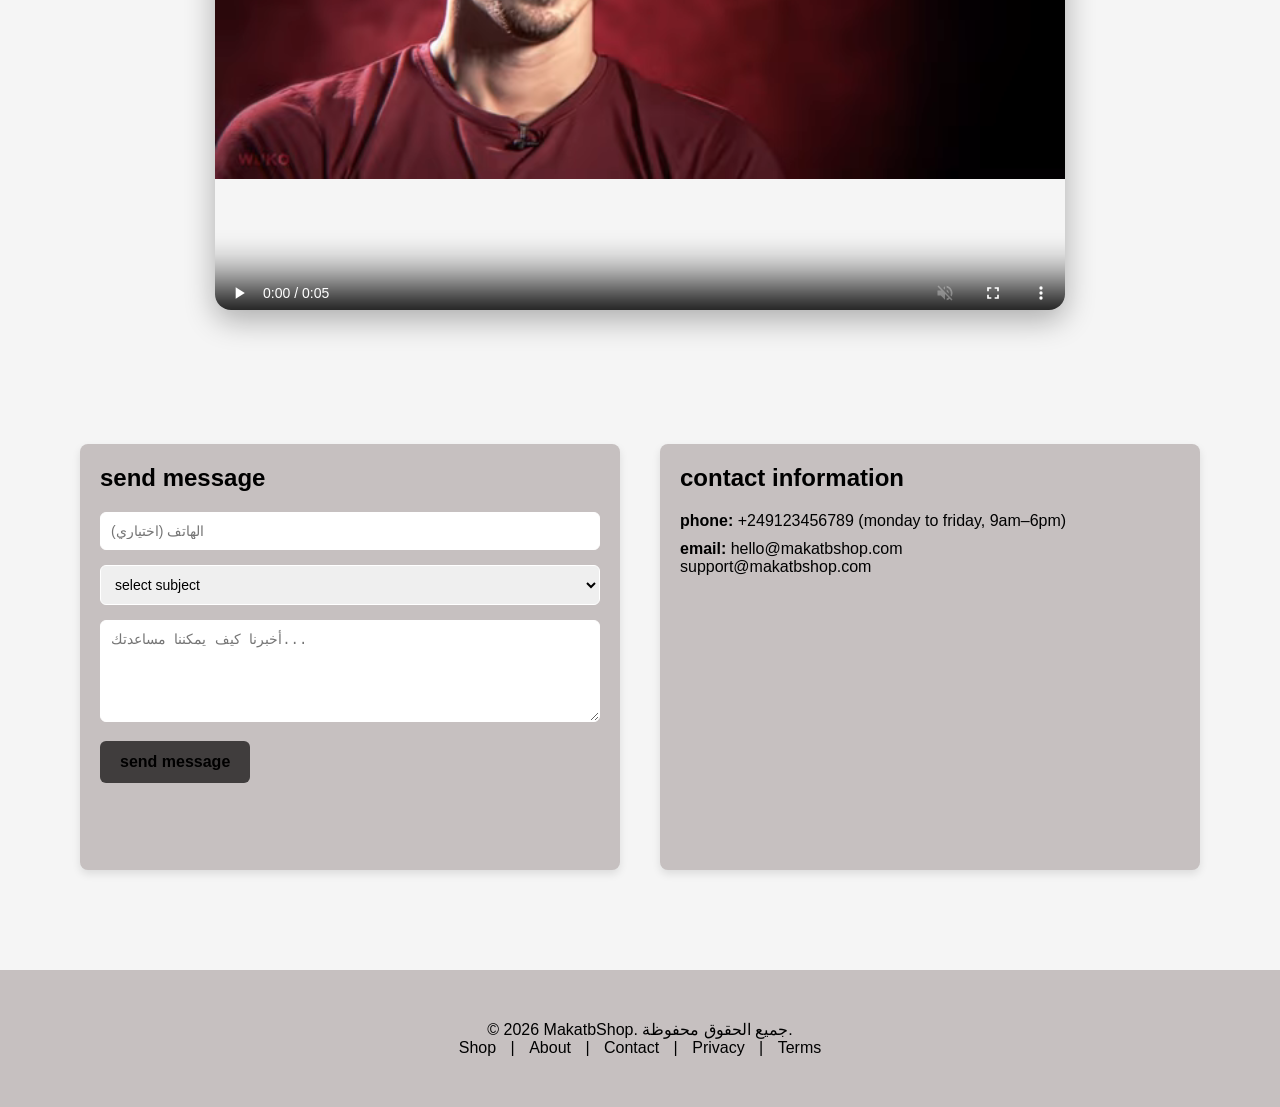
==== commit 6685fa54: "fix pages" ====
--- a/footbollgar.html
+++ b/footbollgar.html
@@ -202,10 +202,10 @@
         <div class="container">
             <h2 style="text-align: center;">FOOTBALL IS EVERYTHING</h2>
             <div class="video-wrapper" style="max-width: 850px; margin: 30px auto; border-radius: 16px; overflow: hidden; box-shadow: 0 10px 30px rgba(0,0,0,0.3); position: relative; padding-bottom: 56.25%; height: 0;">
-                <video controls muted
+                <video controls muted class="video-wrapper"
 
                     style="position: absolute; top: 0; left: 0; width: 100%; height: 100%; border: 0;"
-                     video src="imgs/messi.mp4"
+                    src="imgs/messi.mp4"
                     title="Football Motivation" 
                     
                     frameborder="0" 
--- a/football-gear.css
+++ b/football-gear.css
@@ -338,7 +338,7 @@
     box-shadow: 0 10px 25px rgba(0,0,0,0.2);
 }
 
-.video-wrapper iframe {
+.video-wrapper {
     position: absolute;
     top: 0;
     left: 0;
